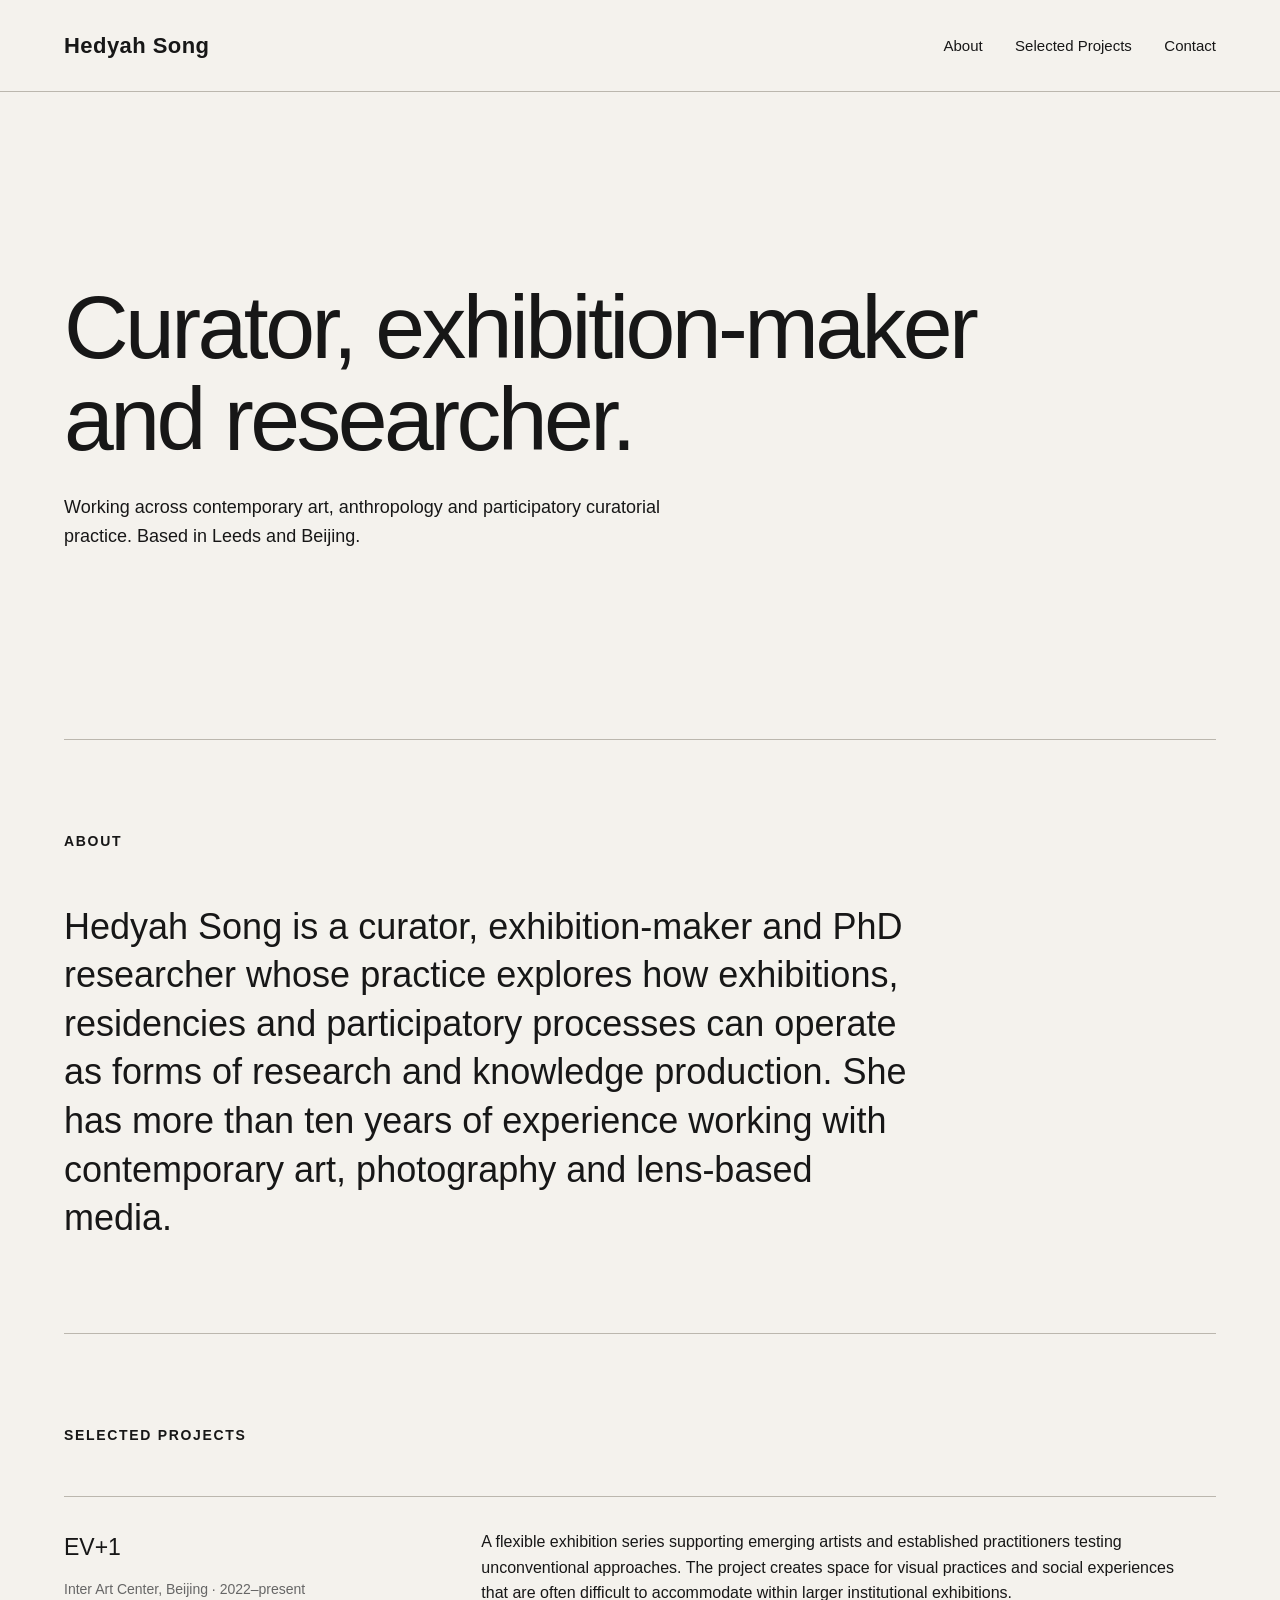
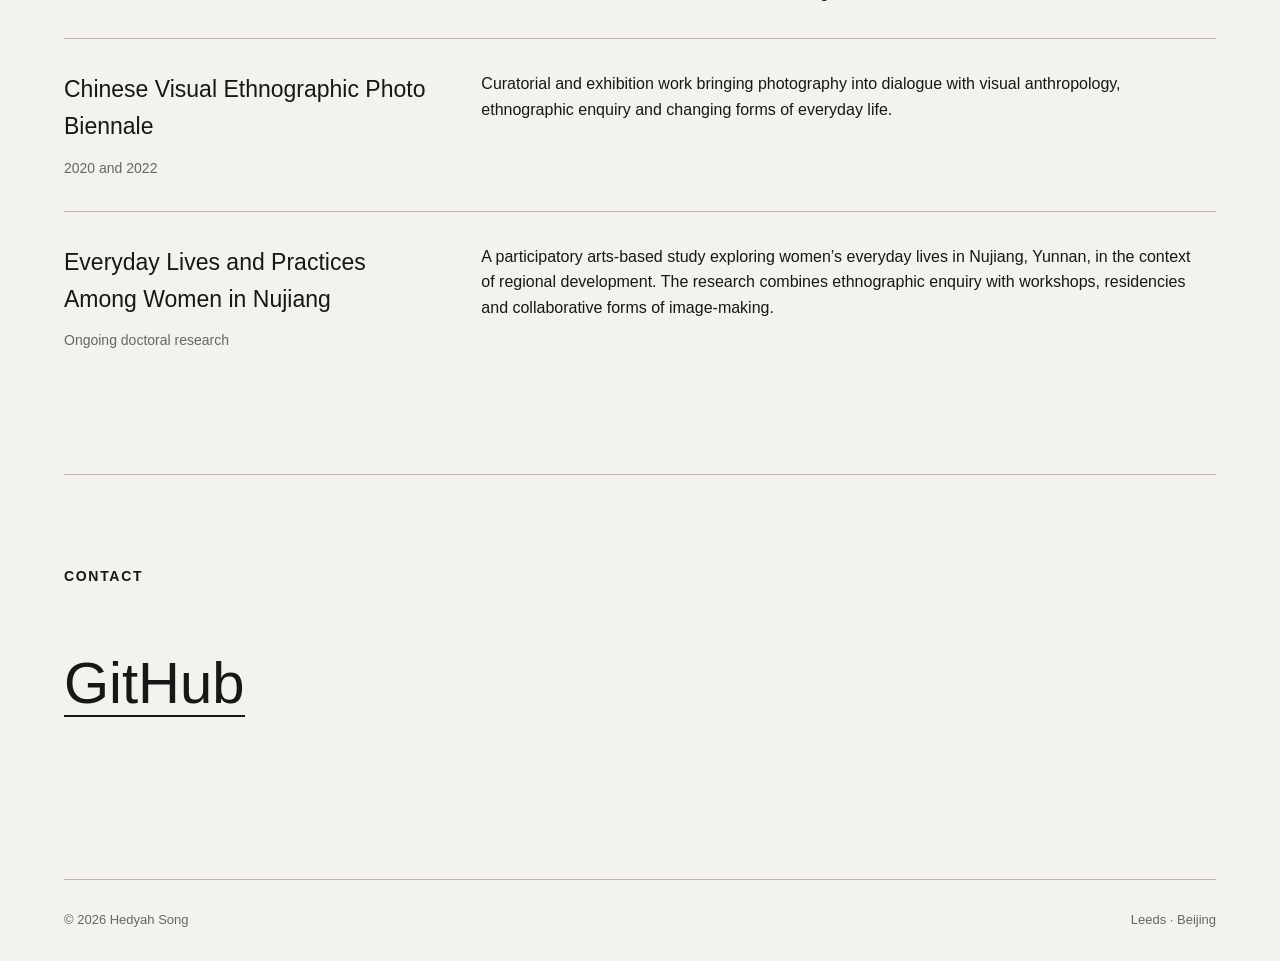
==== index.html @ 20ca8ccf "Create index.html" ====
<!DOCTYPE html>
<html lang="en">
<head>
  <meta charset="UTF-8">
  <meta name="viewport" content="width=device-width, initial-scale=1.0">
  <title>Hedyah Song</title>

  <style>
    * {
      box-sizing: border-box;
    }

    html {
      scroll-behavior: smooth;
    }

    body {
      margin: 0;
      background: #f4f2ed;
      color: #171717;
      font-family: Arial, Helvetica, sans-serif;
      line-height: 1.6;
    }

    header {
      display: flex;
      justify-content: space-between;
      align-items: center;
      padding: 28px 5%;
      border-bottom: 1px solid #bbb7ae;
    }

    .name {
      font-size: 22px;
      font-weight: 600;
      letter-spacing: 0.02em;
    }

    nav a {
      margin-left: 28px;
      color: #171717;
      text-decoration: none;
      font-size: 15px;
    }

    nav a:hover {
      opacity: 0.55;
    }

    main {
      width: 90%;
      max-width: 1200px;
      margin: 0 auto;
    }

    .intro {
      min-height: 72vh;
      display: flex;
      flex-direction: column;
      justify-content: center;
      border-bottom: 1px solid #bbb7ae;
    }

    .intro h1 {
      max-width: 950px;
      margin: 0 0 28px;
      font-size: clamp(42px, 7vw, 92px);
      font-weight: 400;
      line-height: 1.03;
      letter-spacing: -0.04em;
    }

    .intro p {
      max-width: 650px;
      margin: 0;
      font-size: 18px;
    }

    section {
      padding: 90px 0;
      border-bottom: 1px solid #bbb7ae;
    }

    .section-title {
      margin: 0 0 50px;
      font-size: 14px;
      font-weight: 600;
      letter-spacing: 0.12em;
      text-transform: uppercase;
    }

    .about-text {
      max-width: 850px;
      font-size: clamp(22px, 3vw, 36px);
      line-height: 1.35;
    }

    .project {
      display: grid;
      grid-template-columns: 1fr 2fr;
      gap: 50px;
      padding: 32px 0;
      border-top: 1px solid #bbb7ae;
    }

    .project h3 {
      margin: 0;
      font-size: 23px;
      font-weight: 500;
    }

    .project p {
      max-width: 720px;
      margin: 0;
    }

    .project-meta {
      margin-top: 12px !important;
      color: #666;
      font-size: 14px;
    }

    .contact {
      min-height: 45vh;
    }

    .contact a {
      color: #171717;
      font-size: clamp(28px, 5vw, 58px);
      text-decoration: none;
      border-bottom: 2px solid #171717;
    }

    footer {
      display: flex;
      justify-content: space-between;
      width: 90%;
      max-width: 1200px;
      margin: 0 auto;
      padding: 30px 0;
      color: #666;
      font-size: 13px;
    }

    @media (max-width: 700px) {
      header {
        align-items: flex-start;
      }

      nav {
        display: flex;
        flex-direction: column;
        text-align: right;
      }

      nav a {
        margin: 0 0 5px;
      }

      .project {
        grid-template-columns: 1fr;
        gap: 14px;
      }

      section {
        padding: 65px 0;
      }
    }
  </style>
</head>

<body>
  <header>
    <div class="name">Hedyah Song</div>

    <nav>
      <a href="#about">About</a>
      <a href="#projects">Selected Projects</a>
      <a href="#contact">Contact</a>
    </nav>
  </header>

  <main>
    <section class="intro">
      <h1>Curator, exhibition-maker and researcher.</h1>
      <p>
        Working across contemporary art, anthropology and participatory
        curatorial practice. Based in Leeds and Beijing.
      </p>
    </section>

    <section id="about">
      <h2 class="section-title">About</h2>

      <div class="about-text">
        Hedyah Song is a curator, exhibition-maker and PhD researcher whose
        practice explores how exhibitions, residencies and participatory
        processes can operate as forms of research and knowledge production.
        She has more than ten years of experience working with contemporary
        art, photography and lens-based media.
      </div>
    </section>

    <section id="projects">
      <h2 class="section-title">Selected Projects</h2>

      <article class="project">
        <div>
          <h3>EV+1</h3>
          <p class="project-meta">Inter Art Center, Beijing · 2022–present</p>
        </div>

        <p>
          A flexible exhibition series supporting emerging artists and
          established practitioners testing unconventional approaches. The
          project creates space for visual practices and social experiences
          that are often difficult to accommodate within larger institutional
          exhibitions.
        </p>
      </article>

      <article class="project">
        <div>
          <h3>Chinese Visual Ethnographic Photo Biennale</h3>
          <p class="project-meta">2020 and 2022</p>
        </div>

        <p>
          Curatorial and exhibition work bringing photography into dialogue
          with visual anthropology, ethnographic enquiry and changing forms
          of everyday life.
        </p>
      </article>

      <article class="project">
        <div>
          <h3>Everyday Lives and Practices Among Women in Nujiang</h3>
          <p class="project-meta">Ongoing doctoral research</p>
        </div>

        <p>
          A participatory arts-based study exploring women’s everyday lives
          in Nujiang, Yunnan, in the context of regional development. The
          research combines ethnographic enquiry with workshops, residencies
          and collaborative forms of image-making.
        </p>
      </article>
    </section>

    <section id="contact" class="contact">
      <h2 class="section-title">Contact</h2>
      <a href="https://github.com/HedyahSong">GitHub</a>
    </section>
  </main>

  <footer>
    <span>© 2026 Hedyah Song</span>
    <span>Leeds · Beijing</span>
  </footer>
</body>
</html>
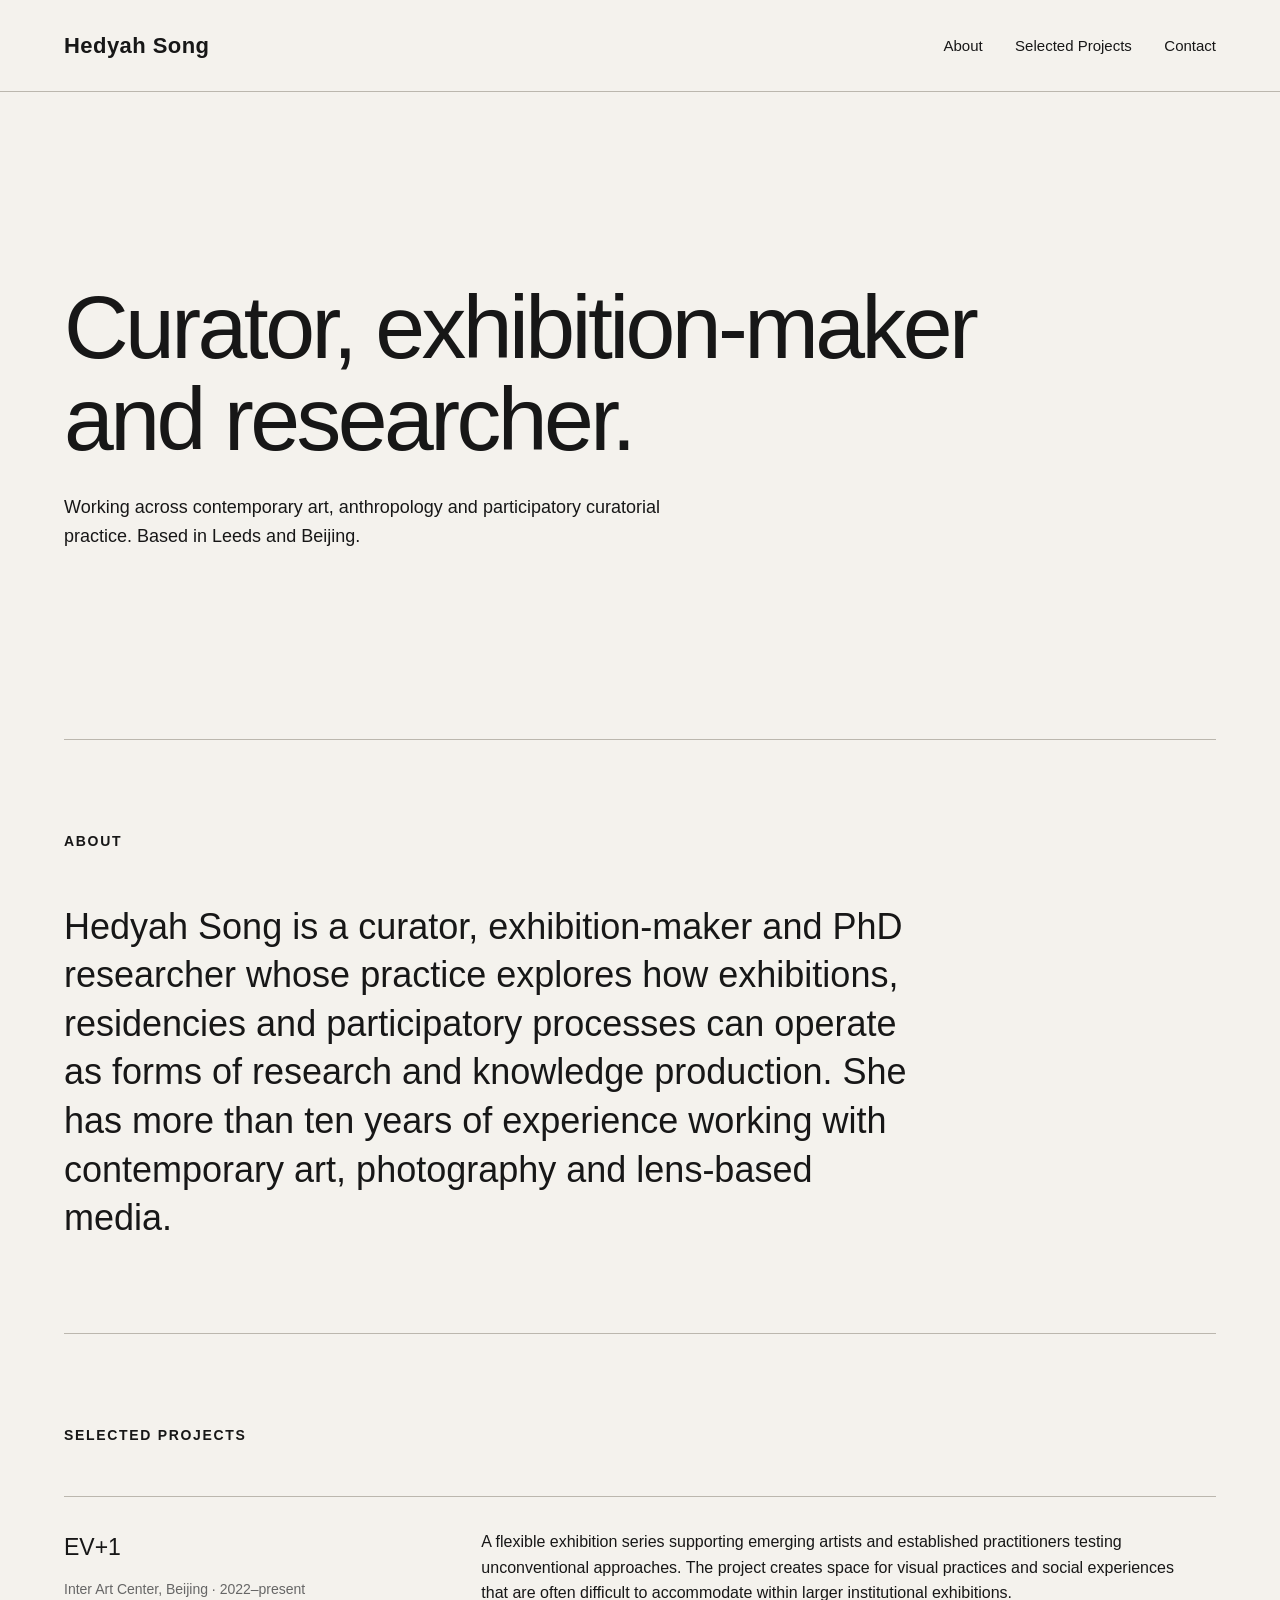
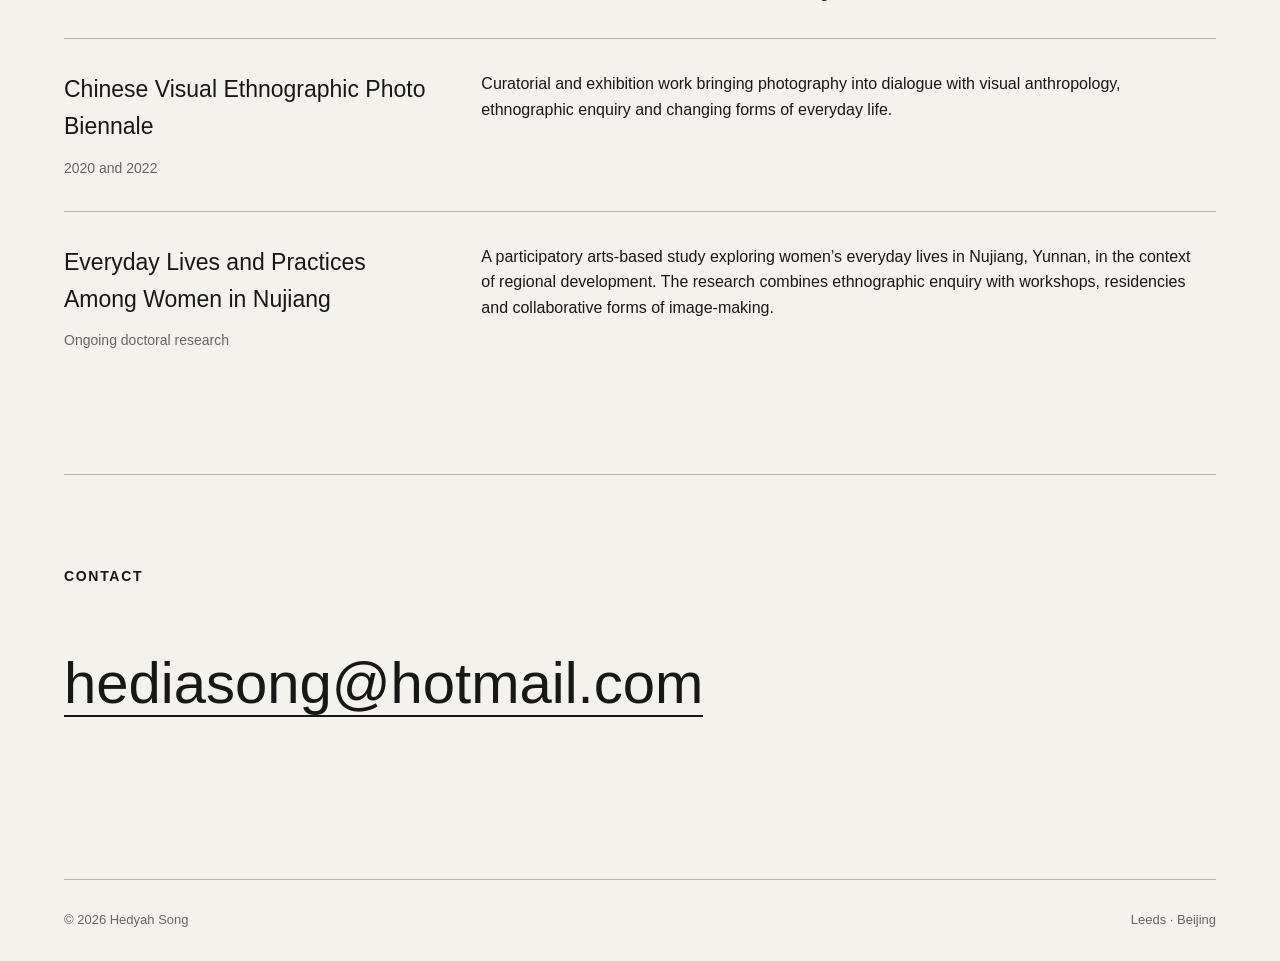
==== commit 3cb28f12: "Update index.html" ====
--- a/index.html
+++ b/index.html
@@ -249,7 +249,7 @@
 
     <section id="contact" class="contact">
       <h2 class="section-title">Contact</h2>
-      <a href="https://github.com/HedyahSong">GitHub</a>
+      <a href="mailto:hediasong@hotmail.com">hediasong@hotmail.com</a>
     </section>
   </main>
 
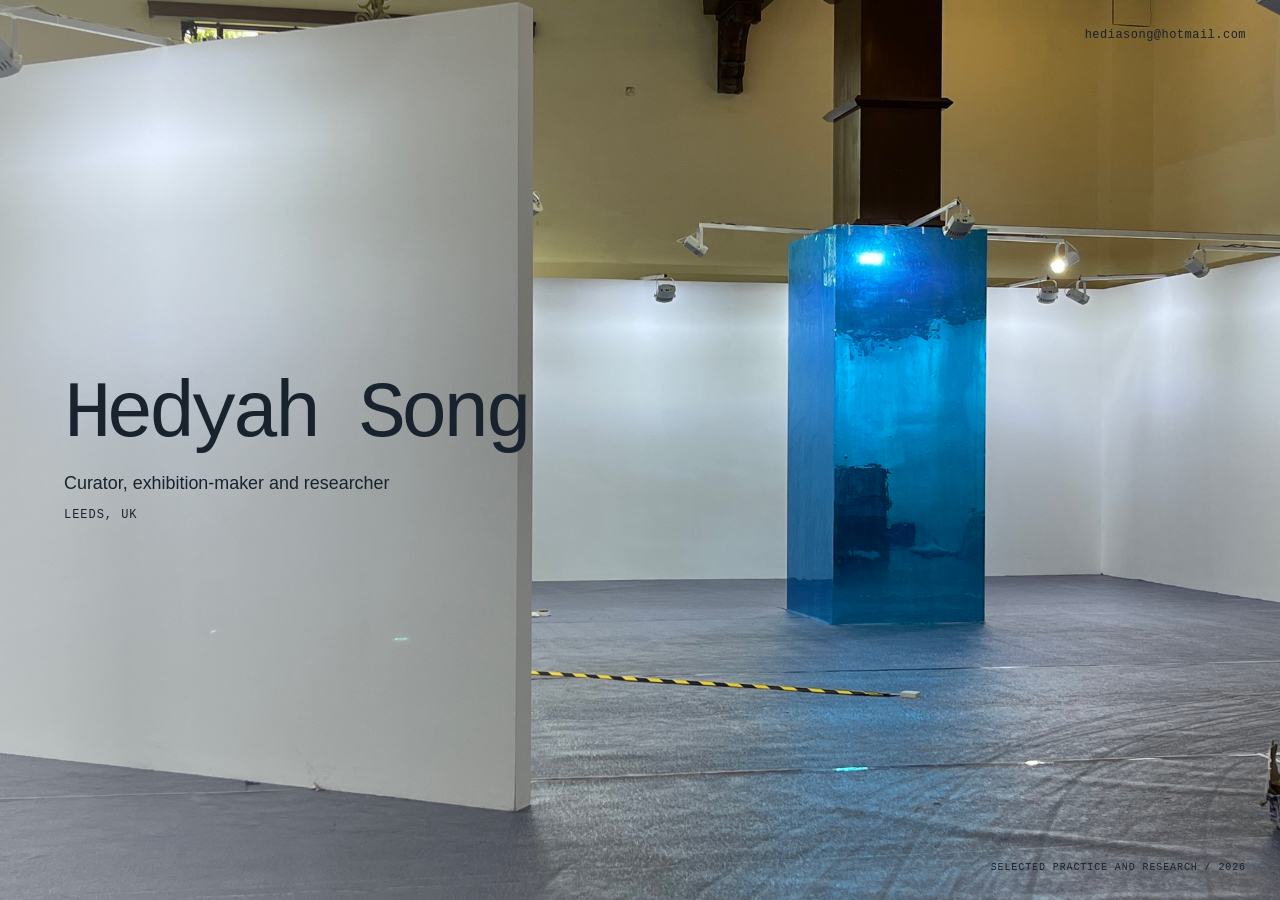
==== commit 4fa16828: "Update index.html" ====
--- a/index.html
+++ b/index.html
@@ -3,259 +3,205 @@
 <head>
   <meta charset="UTF-8">
   <meta name="viewport" content="width=device-width, initial-scale=1.0">
+
   <title>Hedyah Song</title>
+  <meta
+    name="description"
+    content="Hedyah Song is a curator, exhibition-maker and researcher based in Leeds, UK."
+  >
 
   <style>
     * {
       box-sizing: border-box;
     }
 
-    html {
-      scroll-behavior: smooth;
-    }
-
+    html,
     body {
       margin: 0;
-      background: #f4f2ed;
-      color: #171717;
+      width: 100%;
+      min-height: 100%;
+    }
+
+    body {
+      background: #edf0f2;
+      color: #18232e;
       font-family: Arial, Helvetica, sans-serif;
-      line-height: 1.6;
+    }
+
+    .homepage {
+      position: relative;
+      width: 100%;
+      min-height: 100vh;
+      overflow: hidden;
+      background: #edf0f2;
+    }
+
+    .homepage-image {
+      position: absolute;
+      inset: 0;
+      width: 100%;
+      height: 100%;
+      object-fit: cover;
+      object-position: center;
+    }
+
+    .homepage::after {
+      content: "";
+      position: absolute;
+      inset: 0;
+      background:
+        linear-gradient(
+          90deg,
+          rgba(244, 246, 247, 0.26) 0%,
+          rgba(244, 246, 247, 0.08) 32%,
+          rgba(244, 246, 247, 0) 58%
+        );
+      pointer-events: none;
     }
 
     header {
+      position: relative;
+      z-index: 2;
       display: flex;
-      justify-content: space-between;
+      justify-content: flex-end;
       align-items: center;
-      padding: 28px 5%;
-      border-bottom: 1px solid #bbb7ae;
-    }
-
-    .name {
-      font-size: 22px;
-      font-weight: 600;
-      letter-spacing: 0.02em;
-    }
-
-    nav a {
-      margin-left: 28px;
-      color: #171717;
+      padding: 28px 34px;
+    }
+
+    .email {
+      color: #18232e;
+      font-family: ui-monospace, SFMono-Regular, Menlo, Monaco,
+        Consolas, "Courier New", monospace;
+      font-size: 12px;
+      letter-spacing: 0.04em;
       text-decoration: none;
-      font-size: 15px;
-    }
-
-    nav a:hover {
-      opacity: 0.55;
-    }
-
-    main {
-      width: 90%;
-      max-width: 1200px;
-      margin: 0 auto;
-    }
-
-    .intro {
-      min-height: 72vh;
-      display: flex;
-      flex-direction: column;
-      justify-content: center;
-      border-bottom: 1px solid #bbb7ae;
-    }
-
-    .intro h1 {
-      max-width: 950px;
-      margin: 0 0 28px;
-      font-size: clamp(42px, 7vw, 92px);
+      border-bottom: 1px solid transparent;
+    }
+
+    .email:hover {
+      border-bottom-color: #18232e;
+    }
+
+    .identity {
+      position: absolute;
+      z-index: 2;
+      left: 5vw;
+      top: 50%;
+      width: min(500px, 42vw);
+      transform: translateY(-50%);
+    }
+
+    h1 {
+      margin: 0 0 18px;
+      font-family: ui-monospace, SFMono-Regular, Menlo, Monaco,
+        Consolas, "Courier New", monospace;
+      font-size: clamp(42px, 6.2vw, 92px);
       font-weight: 400;
-      line-height: 1.03;
-      letter-spacing: -0.04em;
-    }
-
-    .intro p {
-      max-width: 650px;
+      line-height: 0.96;
+      letter-spacing: -0.07em;
+    }
+
+    .role {
+      max-width: 410px;
+      margin: 0 0 13px;
+      font-size: clamp(15px, 1.4vw, 20px);
+      line-height: 1.35;
+    }
+
+    .location {
       margin: 0;
-      font-size: 18px;
-    }
-
-    section {
-      padding: 90px 0;
-      border-bottom: 1px solid #bbb7ae;
-    }
-
-    .section-title {
-      margin: 0 0 50px;
-      font-size: 14px;
-      font-weight: 600;
-      letter-spacing: 0.12em;
+      font-family: ui-monospace, SFMono-Regular, Menlo, Monaco,
+        Consolas, "Courier New", monospace;
+      font-size: 12px;
+      letter-spacing: 0.08em;
       text-transform: uppercase;
     }
 
-    .about-text {
-      max-width: 850px;
-      font-size: clamp(22px, 3vw, 36px);
-      line-height: 1.35;
-    }
-
-    .project {
-      display: grid;
-      grid-template-columns: 1fr 2fr;
-      gap: 50px;
-      padding: 32px 0;
-      border-top: 1px solid #bbb7ae;
-    }
-
-    .project h3 {
+    .index-mark {
+      position: absolute;
+      z-index: 2;
+      right: 34px;
+      bottom: 27px;
       margin: 0;
-      font-size: 23px;
-      font-weight: 500;
-    }
-
-    .project p {
-      max-width: 720px;
-      margin: 0;
-    }
-
-    .project-meta {
-      margin-top: 12px !important;
-      color: #666;
-      font-size: 14px;
-    }
-
-    .contact {
-      min-height: 45vh;
-    }
-
-    .contact a {
-      color: #171717;
-      font-size: clamp(28px, 5vw, 58px);
-      text-decoration: none;
-      border-bottom: 2px solid #171717;
-    }
-
-    footer {
-      display: flex;
-      justify-content: space-between;
-      width: 90%;
-      max-width: 1200px;
-      margin: 0 auto;
-      padding: 30px 0;
-      color: #666;
-      font-size: 13px;
+      font-family: ui-monospace, SFMono-Regular, Menlo, Monaco,
+        Consolas, "Courier New", monospace;
+      font-size: 10px;
+      letter-spacing: 0.09em;
+      text-transform: uppercase;
     }
 
     @media (max-width: 700px) {
+      .homepage-image {
+        object-position: 60% center;
+      }
+
+      .homepage::after {
+        background:
+          linear-gradient(
+            0deg,
+            rgba(241, 244, 246, 0.9) 0%,
+            rgba(241, 244, 246, 0.45) 35%,
+            rgba(241, 244, 246, 0) 65%
+          );
+      }
+
       header {
-        align-items: flex-start;
-      }
-
-      nav {
-        display: flex;
-        flex-direction: column;
-        text-align: right;
-      }
-
-      nav a {
-        margin: 0 0 5px;
-      }
-
-      .project {
-        grid-template-columns: 1fr;
-        gap: 14px;
-      }
-
-      section {
-        padding: 65px 0;
+        padding: 20px;
+      }
+
+      .email {
+        font-size: 10px;
+      }
+
+      .identity {
+        left: 20px;
+        right: 20px;
+        top: auto;
+        bottom: 56px;
+        width: auto;
+        transform: none;
+      }
+
+      h1 {
+        margin-bottom: 13px;
+        font-size: clamp(42px, 14vw, 62px);
+      }
+
+      .role {
+        max-width: 300px;
+        font-size: 15px;
+      }
+
+      .index-mark {
+        right: 20px;
+        bottom: 20px;
+        font-size: 9px;
       }
     }
   </style>
 </head>
 
 <body>
-  <header>
-    <div class="name">Hedyah Song</div>
-
-    <nav>
-      <a href="#about">About</a>
-      <a href="#projects">Selected Projects</a>
-      <a href="#contact">Contact</a>
-    </nav>
-  </header>
-
-  <main>
-    <section class="intro">
-      <h1>Curator, exhibition-maker and researcher.</h1>
-      <p>
-        Working across contemporary art, anthropology and participatory
-        curatorial practice. Based in Leeds and Beijing.
-      </p>
+  <main class="homepage">
+    <img
+      class="homepage-image"
+      src="IMG_3406.jpg"
+      alt="An empty exhibition space with blue columns"
+    >
+
+    <header>
+      <a class="email" href="mailto:hediasong@hotmail.com">
+        hediasong@hotmail.com
+      </a>
+    </header>
+
+    <section class="identity">
+      <h1>Hedyah Song</h1>
+      <p class="role">Curator, exhibition-maker and researcher</p>
+      <p class="location">Leeds, UK</p>
     </section>
 
-    <section id="about">
-      <h2 class="section-title">About</h2>
-
-      <div class="about-text">
-        Hedyah Song is a curator, exhibition-maker and PhD researcher whose
-        practice explores how exhibitions, residencies and participatory
-        processes can operate as forms of research and knowledge production.
-        She has more than ten years of experience working with contemporary
-        art, photography and lens-based media.
-      </div>
-    </section>
-
-    <section id="projects">
-      <h2 class="section-title">Selected Projects</h2>
-
-      <article class="project">
-        <div>
-          <h3>EV+1</h3>
-          <p class="project-meta">Inter Art Center, Beijing · 2022–present</p>
-        </div>
-
-        <p>
-          A flexible exhibition series supporting emerging artists and
-          established practitioners testing unconventional approaches. The
-          project creates space for visual practices and social experiences
-          that are often difficult to accommodate within larger institutional
-          exhibitions.
-        </p>
-      </article>
-
-      <article class="project">
-        <div>
-          <h3>Chinese Visual Ethnographic Photo Biennale</h3>
-          <p class="project-meta">2020 and 2022</p>
-        </div>
-
-        <p>
-          Curatorial and exhibition work bringing photography into dialogue
-          with visual anthropology, ethnographic enquiry and changing forms
-          of everyday life.
-        </p>
-      </article>
-
-      <article class="project">
-        <div>
-          <h3>Everyday Lives and Practices Among Women in Nujiang</h3>
-          <p class="project-meta">Ongoing doctoral research</p>
-        </div>
-
-        <p>
-          A participatory arts-based study exploring women’s everyday lives
-          in Nujiang, Yunnan, in the context of regional development. The
-          research combines ethnographic enquiry with workshops, residencies
-          and collaborative forms of image-making.
-        </p>
-      </article>
-    </section>
-
-    <section id="contact" class="contact">
-      <h2 class="section-title">Contact</h2>
-      <a href="mailto:hediasong@hotmail.com">hediasong@hotmail.com</a>
-    </section>
+    <p class="index-mark">Selected practice and research / 2026</p>
   </main>
-
-  <footer>
-    <span>© 2026 Hedyah Song</span>
-    <span>Leeds · Beijing</span>
-  </footer>
 </body>
 </html>
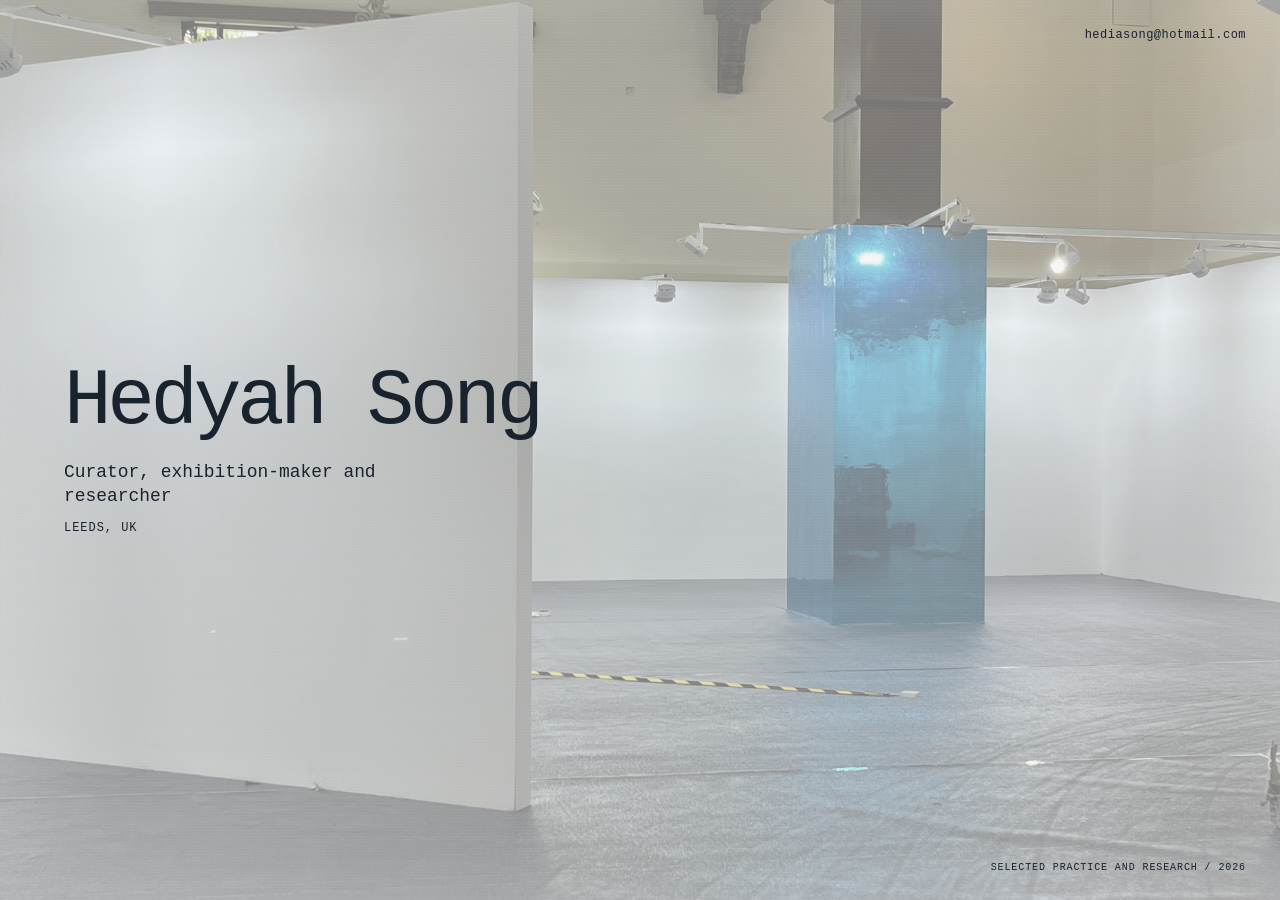
==== commit 972b1416: "Update index.html" ====
--- a/index.html
+++ b/index.html
@@ -178,6 +178,46 @@
         font-size: 9px;
       }
     }
+    /* Typewriter-style typography */
+body,
+.email,
+.role,
+.location,
+.index-mark {
+  font-family: "American Typewriter", "Courier New", Courier, monospace;
+  font-weight: 400;
+}
+
+h1 {
+  font-family: "American Typewriter", "Courier New", Courier, monospace;
+  font-weight: 400;
+  line-height: 0.98;
+  letter-spacing: -0.055em;
+}
+
+/* Translucent tracing-paper layer */
+.homepage::after {
+  content: "";
+  position: absolute;
+  inset: 0;
+  z-index: 1;
+  background:
+    linear-gradient(
+      rgba(248, 249, 247, 0.44),
+      rgba(248, 249, 247, 0.44)
+    ),
+    repeating-linear-gradient(
+      0deg,
+      rgba(255, 255, 255, 0.035) 0,
+      rgba(255, 255, 255, 0.035) 1px,
+      rgba(168, 180, 186, 0.018) 1px,
+      rgba(168, 180, 186, 0.018) 3px
+    );
+  -webkit-backdrop-filter: blur(0.7px) saturate(0.62) contrast(0.92);
+  backdrop-filter: blur(0.7px) saturate(0.62) contrast(0.92);
+  box-shadow: inset 0 0 90px rgba(255, 255, 255, 0.16);
+  pointer-events: none;
+}
   </style>
 </head>
 
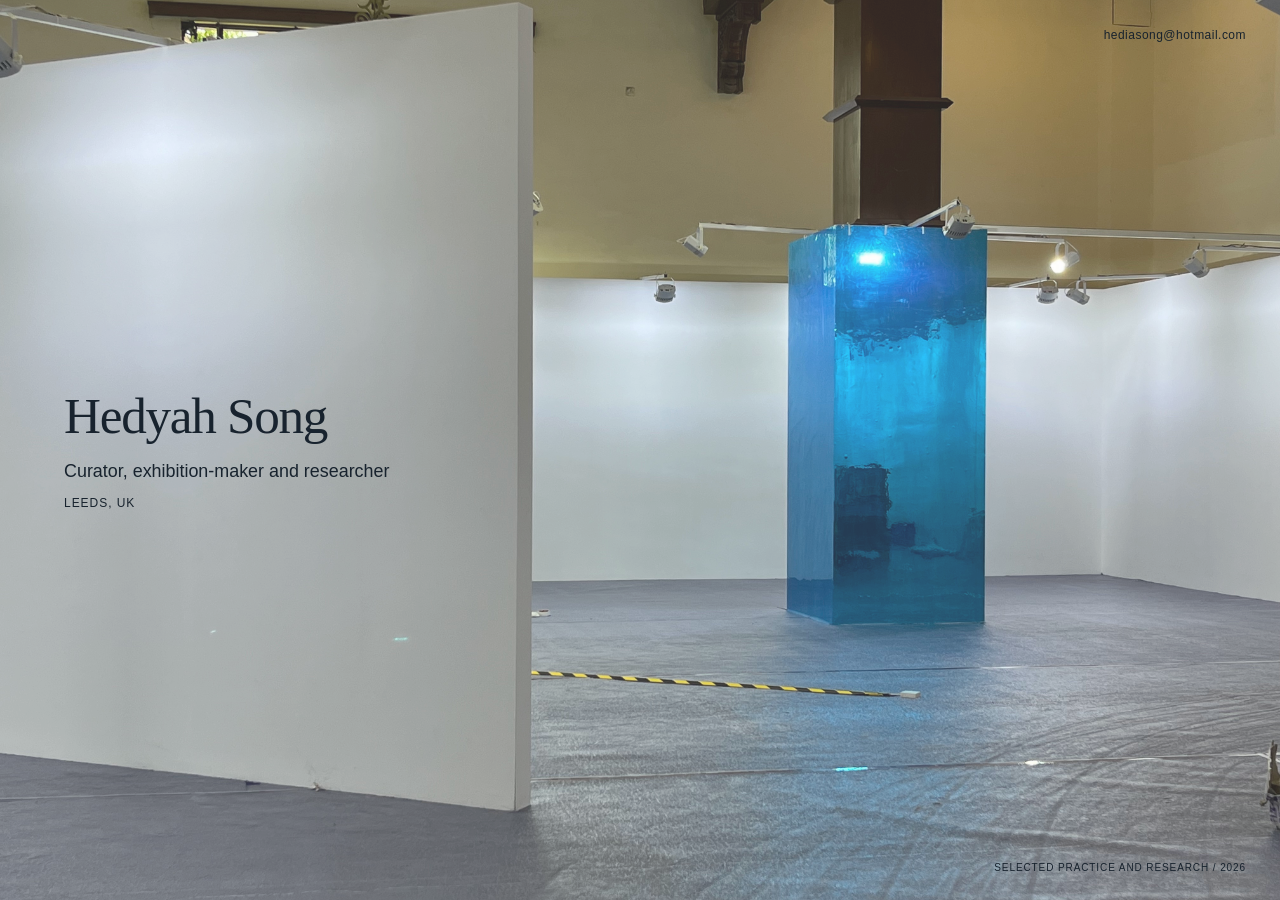
==== commit f15e6f2e: "Refine homepage typography and overlay" ====
--- a/index.html
+++ b/index.html
@@ -25,13 +25,14 @@
     body {
       background: #edf0f2;
       color: #18232e;
-      font-family: Arial, Helvetica, sans-serif;
+      font-family: "Helvetica Neue", Helvetica, Arial, sans-serif;
     }
 
     .homepage {
       position: relative;
       width: 100%;
       min-height: 100vh;
+      min-height: 100svh;
       overflow: hidden;
       background: #edf0f2;
     }
@@ -49,13 +50,10 @@
       content: "";
       position: absolute;
       inset: 0;
-      background:
-        linear-gradient(
-          90deg,
-          rgba(244, 246, 247, 0.26) 0%,
-          rgba(244, 246, 247, 0.08) 32%,
-          rgba(244, 246, 247, 0) 58%
-        );
+      z-index: 1;
+      background: rgba(250, 250, 247, 0.14);
+      -webkit-backdrop-filter: blur(0.3px) saturate(0.96) contrast(0.99);
+      backdrop-filter: blur(0.3px) saturate(0.96) contrast(0.99);
       pointer-events: none;
     }
 
@@ -70,15 +68,14 @@
 
     .email {
       color: #18232e;
-      font-family: ui-monospace, SFMono-Regular, Menlo, Monaco,
-        Consolas, "Courier New", monospace;
       font-size: 12px;
       letter-spacing: 0.04em;
       text-decoration: none;
       border-bottom: 1px solid transparent;
     }
 
-    .email:hover {
+    .email:hover,
+    .email:focus-visible {
       border-bottom-color: #18232e;
     }
 
@@ -93,12 +90,12 @@
 
     h1 {
       margin: 0 0 18px;
-      font-family: ui-monospace, SFMono-Regular, Menlo, Monaco,
-        Consolas, "Courier New", monospace;
-      font-size: clamp(42px, 6.2vw, 92px);
+      font-family: Baskerville, "Iowan Old Style", Georgia, serif;
+      font-size: clamp(38px, 4vw, 60px);
       font-weight: 400;
-      line-height: 0.96;
-      letter-spacing: -0.07em;
+      line-height: 1;
+      letter-spacing: -0.025em;
+      white-space: nowrap;
     }
 
     .role {
@@ -110,8 +107,6 @@
 
     .location {
       margin: 0;
-      font-family: ui-monospace, SFMono-Regular, Menlo, Monaco,
-        Consolas, "Courier New", monospace;
       font-size: 12px;
       letter-spacing: 0.08em;
       text-transform: uppercase;
@@ -123,8 +118,6 @@
       right: 34px;
       bottom: 27px;
       margin: 0;
-      font-family: ui-monospace, SFMono-Regular, Menlo, Monaco,
-        Consolas, "Courier New", monospace;
       font-size: 10px;
       letter-spacing: 0.09em;
       text-transform: uppercase;
@@ -133,16 +126,6 @@
     @media (max-width: 700px) {
       .homepage-image {
         object-position: 60% center;
-      }
-
-      .homepage::after {
-        background:
-          linear-gradient(
-            0deg,
-            rgba(241, 244, 246, 0.9) 0%,
-            rgba(241, 244, 246, 0.45) 35%,
-            rgba(241, 244, 246, 0) 65%
-          );
       }
 
       header {
@@ -164,7 +147,6 @@
 
       h1 {
         margin-bottom: 13px;
-        font-size: clamp(42px, 14vw, 62px);
       }
 
       .role {
@@ -178,46 +160,6 @@
         font-size: 9px;
       }
     }
-    /* Typewriter-style typography */
-body,
-.email,
-.role,
-.location,
-.index-mark {
-  font-family: "American Typewriter", "Courier New", Courier, monospace;
-  font-weight: 400;
-}
-
-h1 {
-  font-family: "American Typewriter", "Courier New", Courier, monospace;
-  font-weight: 400;
-  line-height: 0.98;
-  letter-spacing: -0.055em;
-}
-
-/* Translucent tracing-paper layer */
-.homepage::after {
-  content: "";
-  position: absolute;
-  inset: 0;
-  z-index: 1;
-  background:
-    linear-gradient(
-      rgba(248, 249, 247, 0.44),
-      rgba(248, 249, 247, 0.44)
-    ),
-    repeating-linear-gradient(
-      0deg,
-      rgba(255, 255, 255, 0.035) 0,
-      rgba(255, 255, 255, 0.035) 1px,
-      rgba(168, 180, 186, 0.018) 1px,
-      rgba(168, 180, 186, 0.018) 3px
-    );
-  -webkit-backdrop-filter: blur(0.7px) saturate(0.62) contrast(0.92);
-  backdrop-filter: blur(0.7px) saturate(0.62) contrast(0.92);
-  box-shadow: inset 0 0 90px rgba(255, 255, 255, 0.16);
-  pointer-events: none;
-}
   </style>
 </head>
 
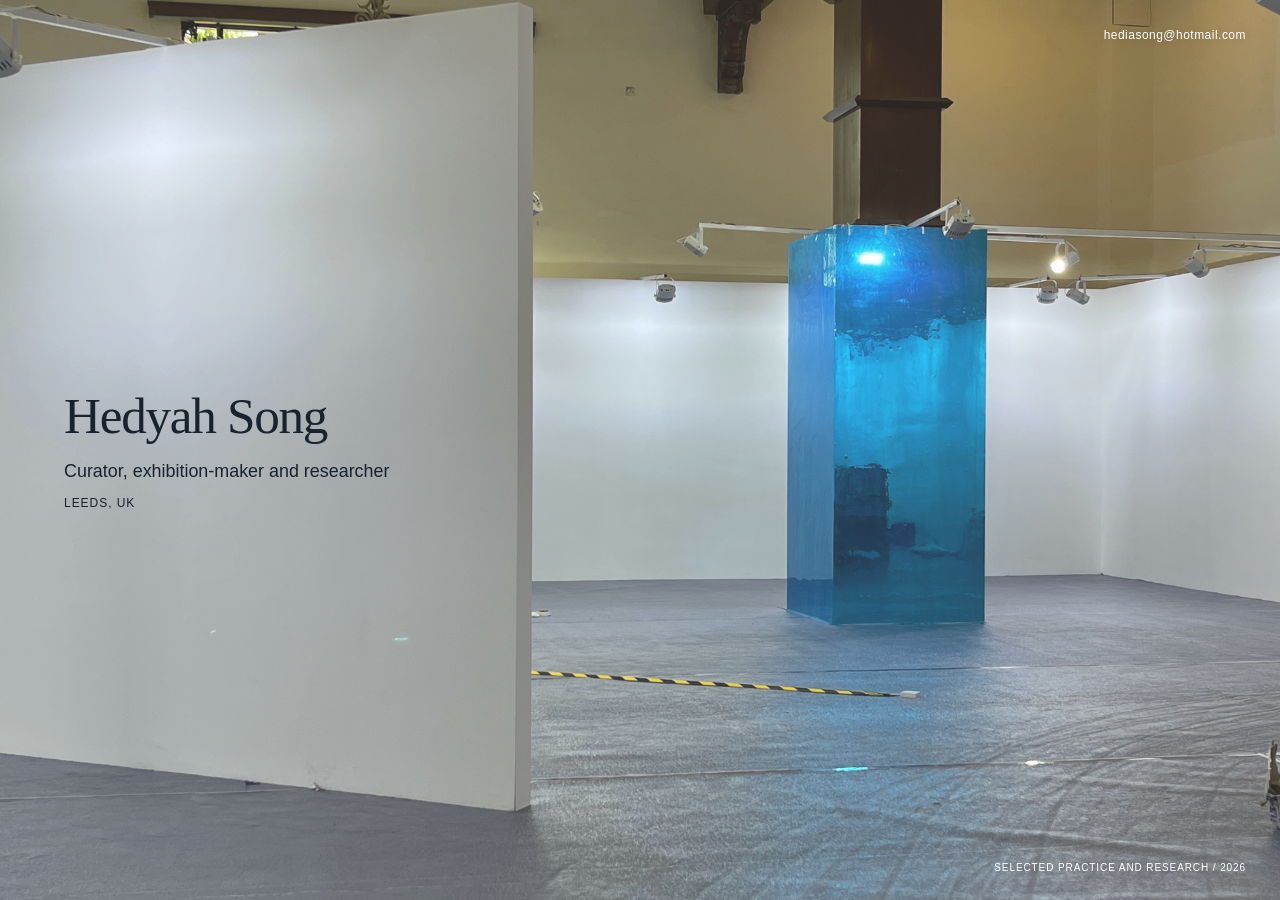
==== commit dc042613: "Refine corner text contrast" ====
--- a/index.html
+++ b/index.html
@@ -67,16 +67,17 @@
     }
 
     .email {
-      color: #18232e;
+      color: #fff;
       font-size: 12px;
       letter-spacing: 0.04em;
       text-decoration: none;
+      text-shadow: 0 1px 8px rgba(0, 0, 0, 0.22);
       border-bottom: 1px solid transparent;
     }
 
     .email:hover,
     .email:focus-visible {
-      border-bottom-color: #18232e;
+      border-bottom-color: #fff;
     }
 
     .identity {
@@ -118,8 +119,10 @@
       right: 34px;
       bottom: 27px;
       margin: 0;
+      color: #fff;
       font-size: 10px;
       letter-spacing: 0.09em;
+      text-shadow: 0 1px 8px rgba(0, 0, 0, 0.22);
       text-transform: uppercase;
     }
 
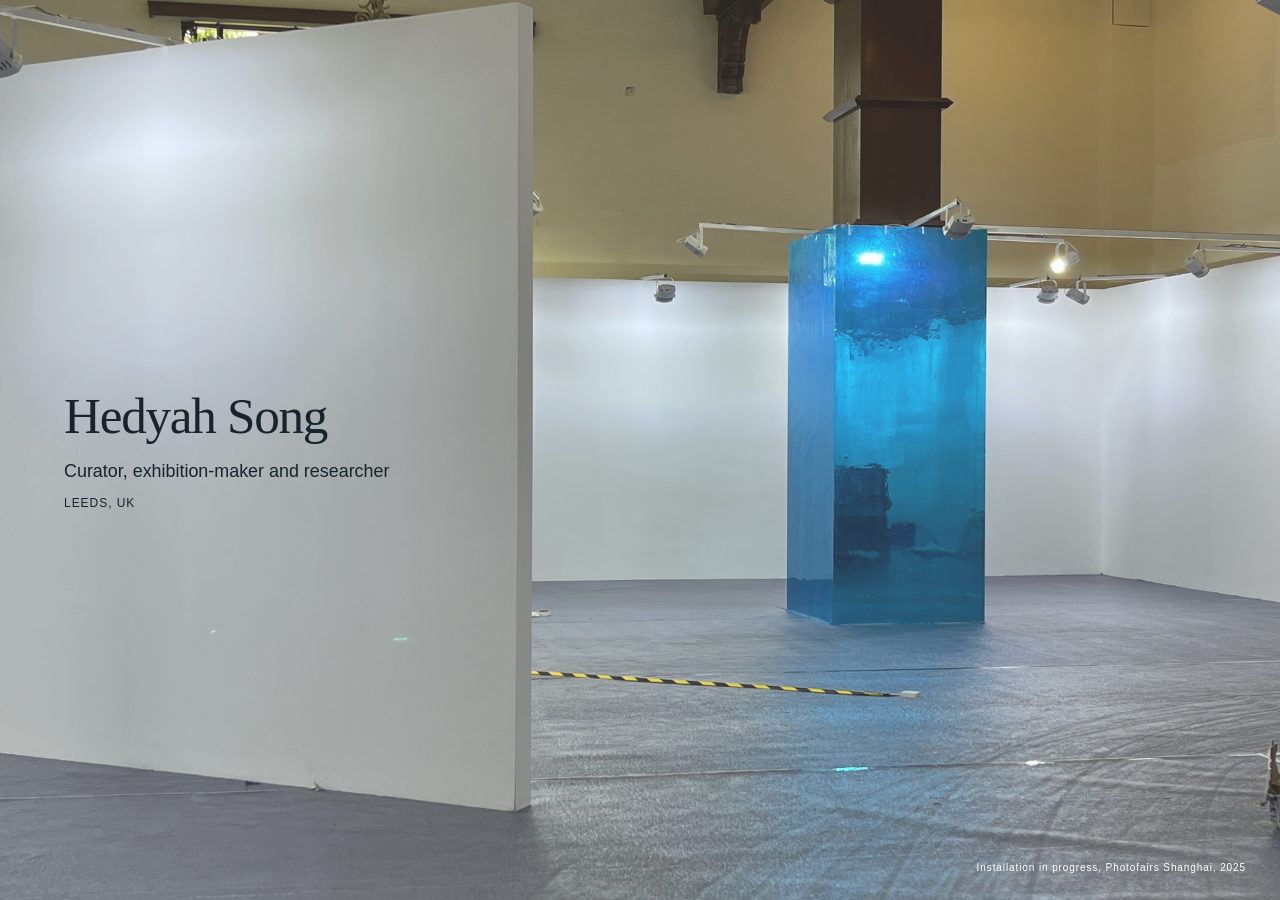
==== commit 3825e2e4: "Update homepage caption and remove email" ====
--- a/index.html
+++ b/index.html
@@ -57,29 +57,6 @@
       pointer-events: none;
     }
 
-    header {
-      position: relative;
-      z-index: 2;
-      display: flex;
-      justify-content: flex-end;
-      align-items: center;
-      padding: 28px 34px;
-    }
-
-    .email {
-      color: #fff;
-      font-size: 12px;
-      letter-spacing: 0.04em;
-      text-decoration: none;
-      text-shadow: 0 1px 8px rgba(0, 0, 0, 0.22);
-      border-bottom: 1px solid transparent;
-    }
-
-    .email:hover,
-    .email:focus-visible {
-      border-bottom-color: #fff;
-    }
-
     .identity {
       position: absolute;
       z-index: 2;
@@ -123,20 +100,11 @@
       font-size: 10px;
       letter-spacing: 0.09em;
       text-shadow: 0 1px 8px rgba(0, 0, 0, 0.22);
-      text-transform: uppercase;
     }
 
     @media (max-width: 700px) {
       .homepage-image {
         object-position: 60% center;
-      }
-
-      header {
-        padding: 20px;
-      }
-
-      .email {
-        font-size: 10px;
       }
 
       .identity {
@@ -174,19 +142,13 @@
       alt="An empty exhibition space with blue columns"
     >
 
-    <header>
-      <a class="email" href="mailto:hediasong@hotmail.com">
-        hediasong@hotmail.com
-      </a>
-    </header>
-
     <section class="identity">
       <h1>Hedyah Song</h1>
       <p class="role">Curator, exhibition-maker and researcher</p>
       <p class="location">Leeds, UK</p>
     </section>
 
-    <p class="index-mark">Selected practice and research / 2026</p>
+    <p class="index-mark">Installation in progress, Photofairs Shanghai, 2025</p>
   </main>
 </body>
 </html>
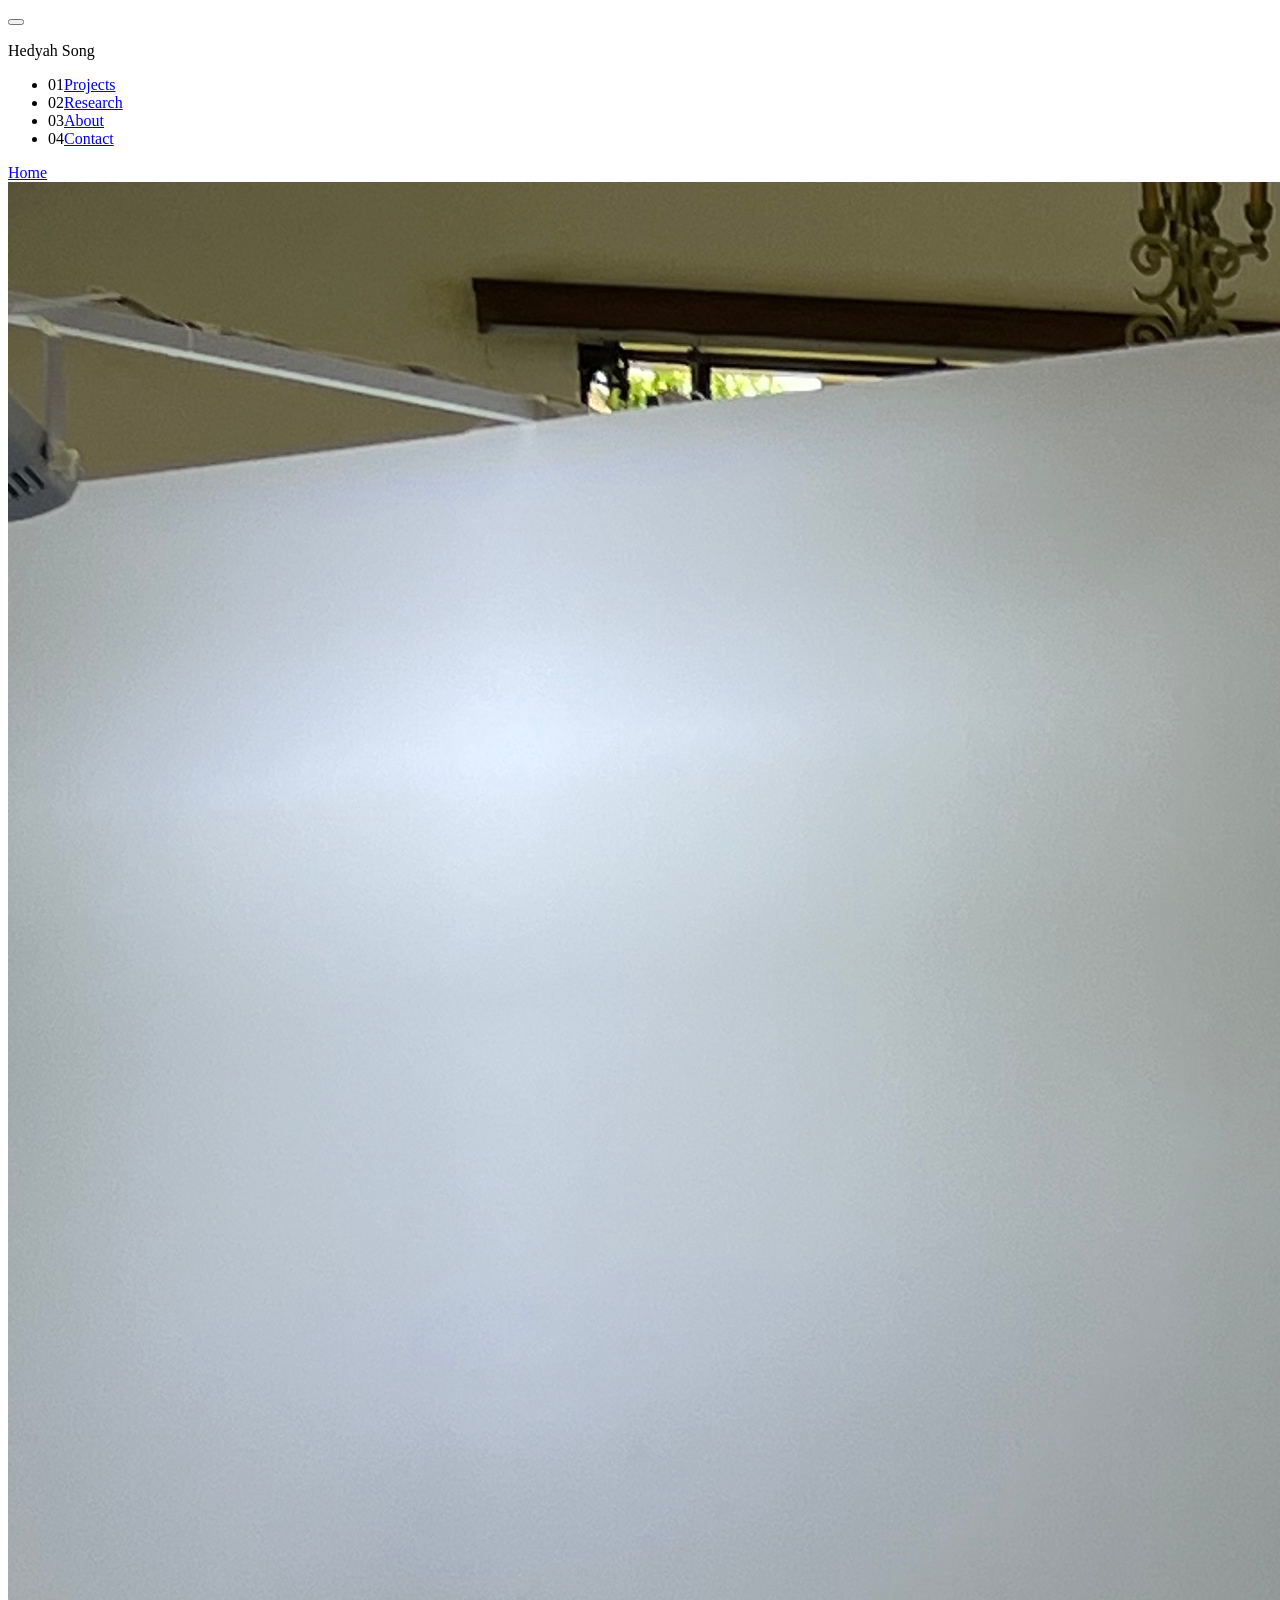
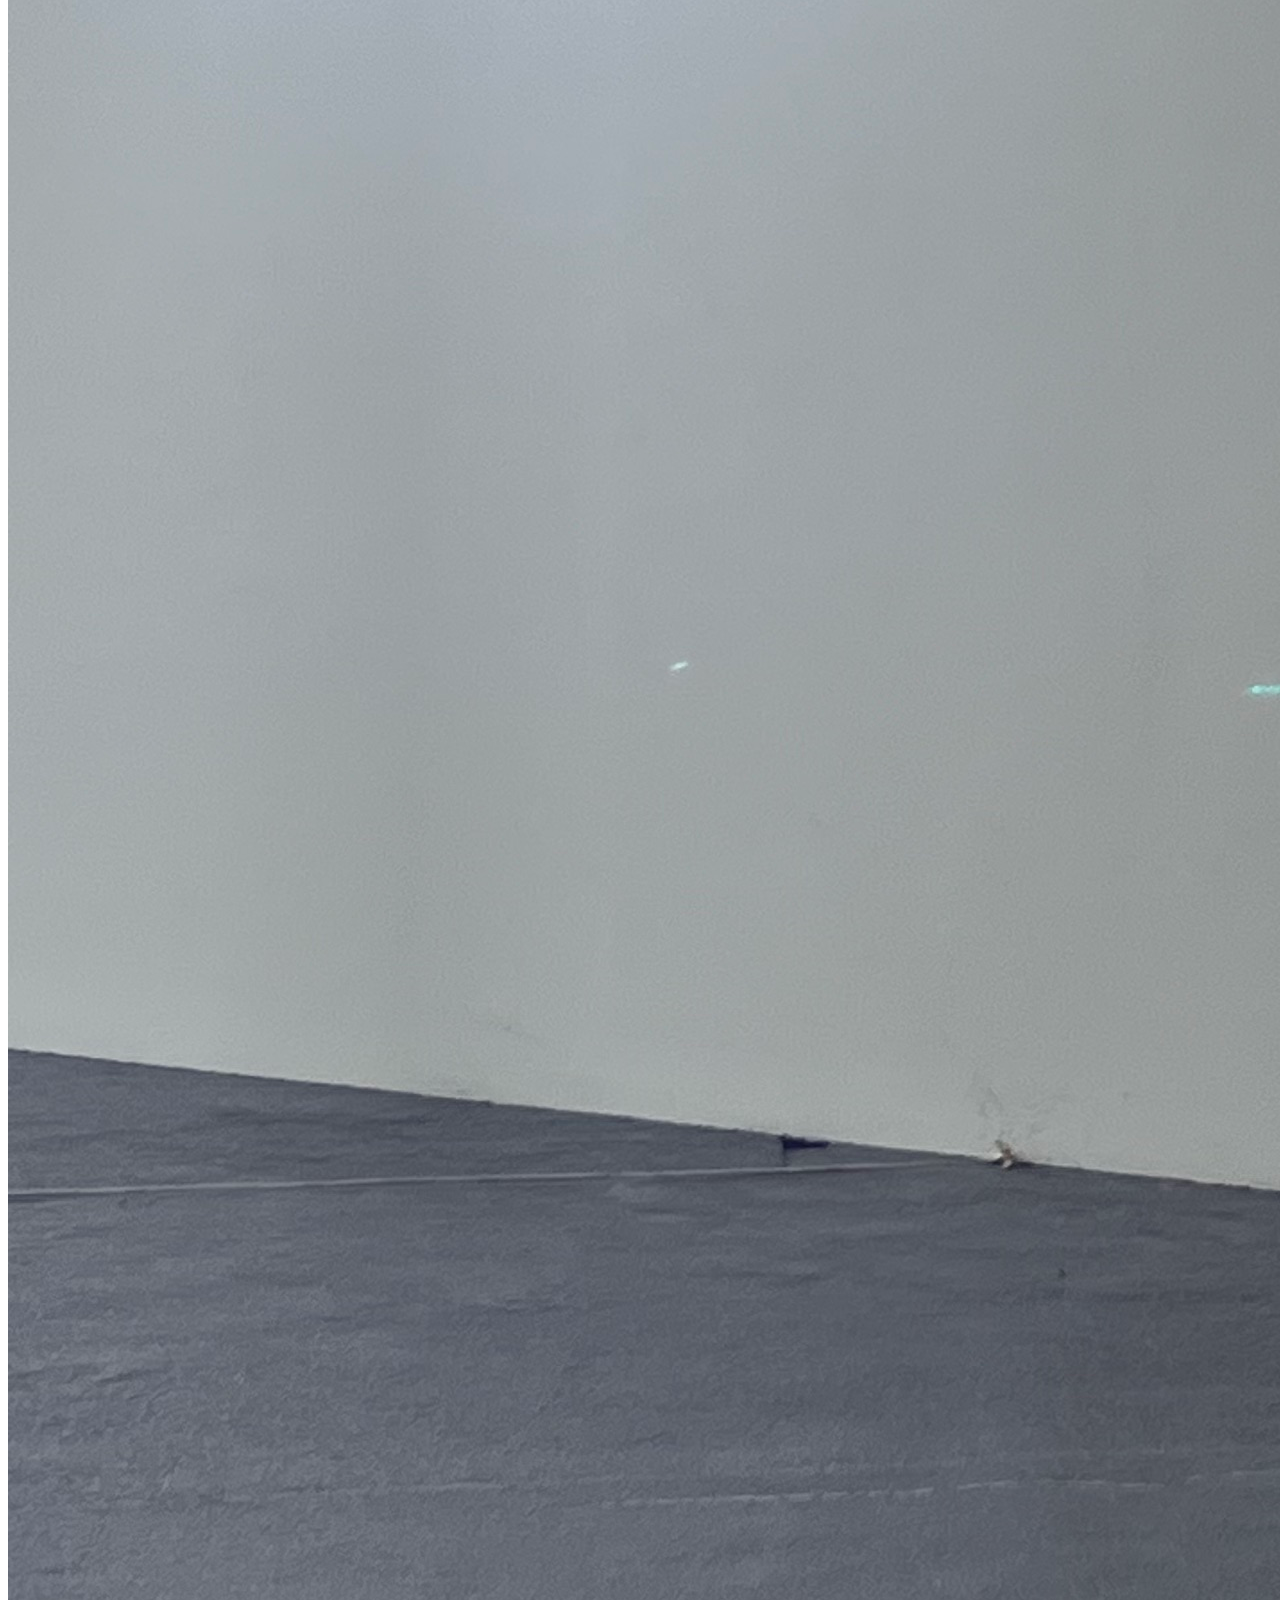
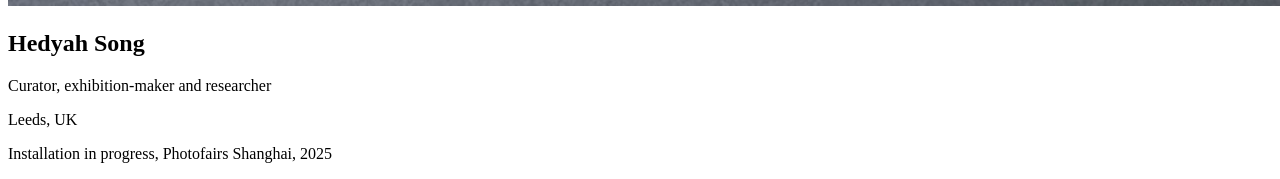
==== commit f86c023d: "Add expandable site navigation" ====
--- a/index.html
+++ b/index.html
@@ -3,151 +3,37 @@
 <head>
   <meta charset="UTF-8">
   <meta name="viewport" content="width=device-width, initial-scale=1.0">
-
   <title>Hedyah Song</title>
-  <meta
-    name="description"
-    content="Hedyah Song is a curator, exhibition-maker and researcher based in Leeds, UK."
-  >
-
-  <style>
-    * {
-      box-sizing: border-box;
-    }
-
-    html,
-    body {
-      margin: 0;
-      width: 100%;
-      min-height: 100%;
-    }
-
-    body {
-      background: #edf0f2;
-      color: #18232e;
-      font-family: "Helvetica Neue", Helvetica, Arial, sans-serif;
-    }
-
-    .homepage {
-      position: relative;
-      width: 100%;
-      min-height: 100vh;
-      min-height: 100svh;
-      overflow: hidden;
-      background: #edf0f2;
-    }
-
-    .homepage-image {
-      position: absolute;
-      inset: 0;
-      width: 100%;
-      height: 100%;
-      object-fit: cover;
-      object-position: center;
-    }
-
-    .homepage::after {
-      content: "";
-      position: absolute;
-      inset: 0;
-      z-index: 1;
-      background: rgba(250, 250, 247, 0.14);
-      -webkit-backdrop-filter: blur(0.3px) saturate(0.96) contrast(0.99);
-      backdrop-filter: blur(0.3px) saturate(0.96) contrast(0.99);
-      pointer-events: none;
-    }
-
-    .identity {
-      position: absolute;
-      z-index: 2;
-      left: 5vw;
-      top: 50%;
-      width: min(500px, 42vw);
-      transform: translateY(-50%);
-    }
-
-    h1 {
-      margin: 0 0 18px;
-      font-family: Baskerville, "Iowan Old Style", Georgia, serif;
-      font-size: clamp(38px, 4vw, 60px);
-      font-weight: 400;
-      line-height: 1;
-      letter-spacing: -0.025em;
-      white-space: nowrap;
-    }
-
-    .role {
-      max-width: 410px;
-      margin: 0 0 13px;
-      font-size: clamp(15px, 1.4vw, 20px);
-      line-height: 1.35;
-    }
-
-    .location {
-      margin: 0;
-      font-size: 12px;
-      letter-spacing: 0.08em;
-      text-transform: uppercase;
-    }
-
-    .index-mark {
-      position: absolute;
-      z-index: 2;
-      right: 34px;
-      bottom: 27px;
-      margin: 0;
-      color: #fff;
-      font-size: 10px;
-      letter-spacing: 0.09em;
-      text-shadow: 0 1px 8px rgba(0, 0, 0, 0.22);
-    }
-
-    @media (max-width: 700px) {
-      .homepage-image {
-        object-position: 60% center;
-      }
-
-      .identity {
-        left: 20px;
-        right: 20px;
-        top: auto;
-        bottom: 56px;
-        width: auto;
-        transform: none;
-      }
-
-      h1 {
-        margin-bottom: 13px;
-      }
-
-      .role {
-        max-width: 300px;
-        font-size: 15px;
-      }
-
-      .index-mark {
-        right: 20px;
-        bottom: 20px;
-        font-size: 9px;
-      }
-    }
-  </style>
+  <meta name="description" content="Hedyah Song is a curator, exhibition-maker and researcher based in Leeds, UK.">
+  <link rel="stylesheet" href="styles.css">
+  <script src="menu.js" defer></script>
 </head>
 
-<body>
+<body class="home-page">
+  <button class="menu-toggle" type="button" aria-expanded="false" aria-controls="site-navigation" aria-label="Open navigation">
+    <span aria-hidden="true"></span>
+  </button>
+
+  <nav class="menu-panel" id="site-navigation" aria-hidden="true" aria-label="Primary navigation" inert>
+    <div class="menu-panel-inner">
+      <p class="menu-kicker">Hedyah Song</p>
+      <ul class="menu-list">
+        <li><span>01</span><a href="projects/">Projects</a></li>
+        <li><span>02</span><a href="research/">Research</a></li>
+        <li><span>03</span><a href="about/">About</a></li>
+        <li><span>04</span><a href="contact/">Contact</a></li>
+      </ul>
+      <a class="menu-home" href="./">Home</a>
+    </div>
+  </nav>
+
   <main class="homepage">
-    <img
-      class="homepage-image"
-      src="IMG_3406.jpg"
-      alt="An empty exhibition space with blue columns"
-    >
-
+    <img class="homepage-image" src="IMG_3406.jpg" alt="An empty exhibition space with blue columns">
     <section class="identity">
       <h1>Hedyah Song</h1>
       <p class="role">Curator, exhibition-maker and researcher</p>
       <p class="location">Leeds, UK</p>
     </section>
-
     <p class="index-mark">Installation in progress, Photofairs Shanghai, 2025</p>
   </main>
 </body>
